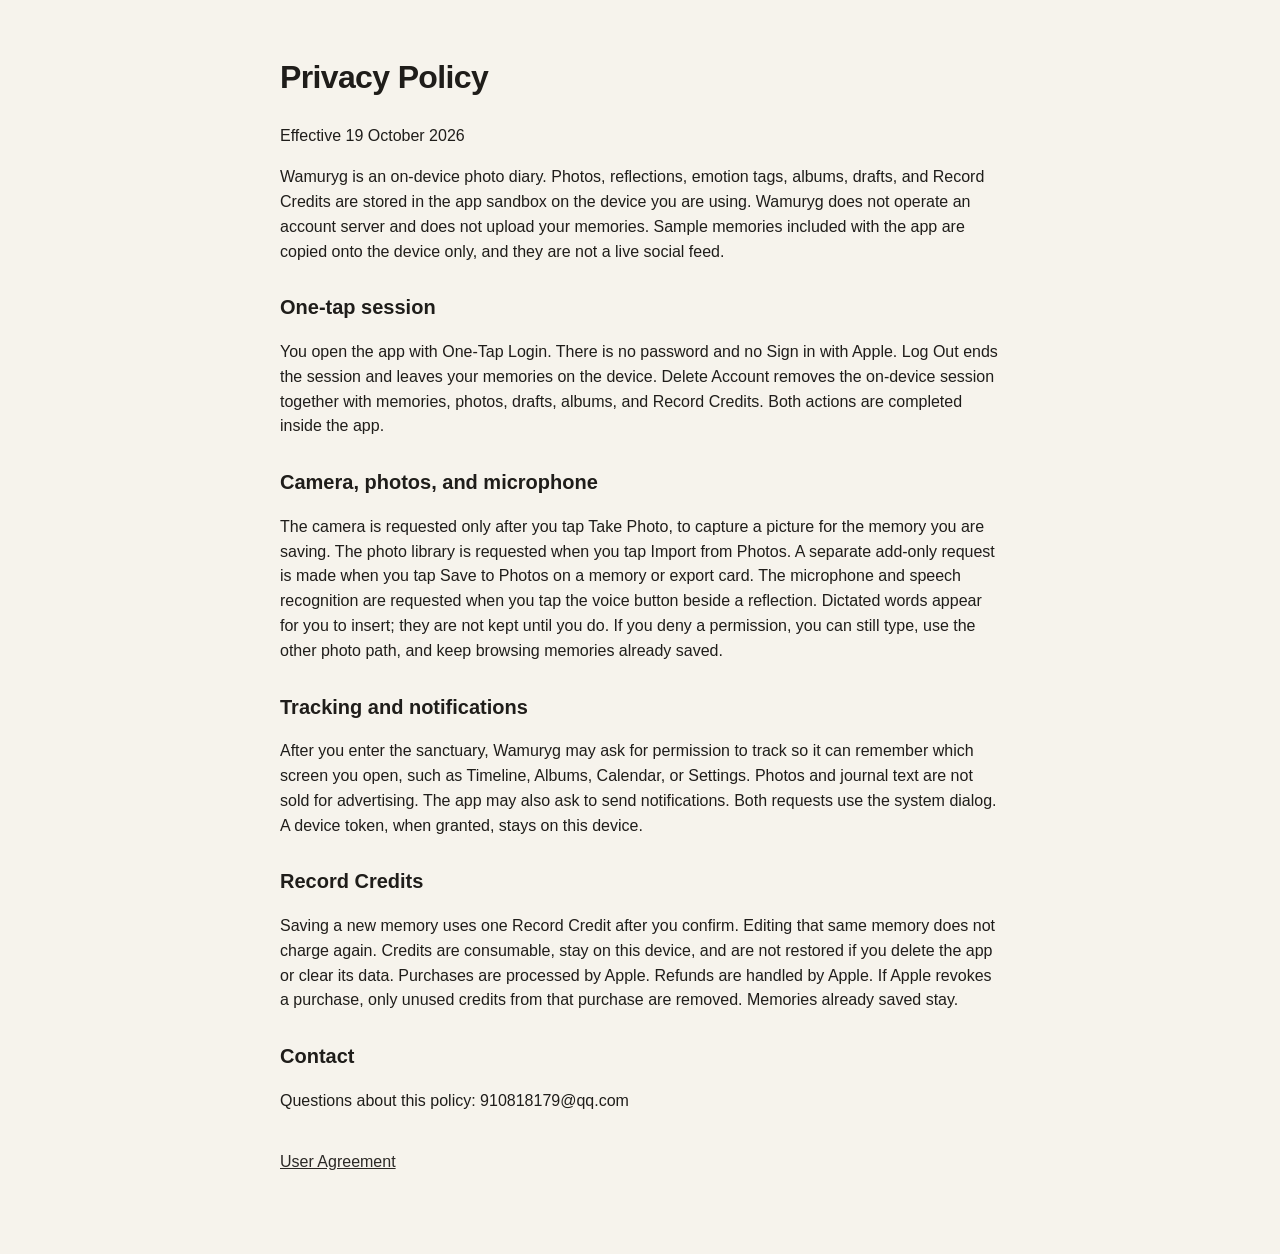
==== privacy-policy.html @ b3af279c "Publish Wamuryg privacy policy and user agreement. Co-authored-by: Cursor <cursoragent@cursor.com>" ====
<!DOCTYPE html>
<html lang="en">
<head>
  <meta charset="utf-8">
  <meta name="viewport" content="width=device-width, initial-scale=1">
  <title>Privacy Policy</title>
  <link rel="stylesheet" href="legal.css">
</head>
<body>
<main>
  <h1>Privacy Policy</h1>
  <p>Effective 19 October 2026</p>
  <p>Wamuryg is an on-device photo diary. Photos, reflections, emotion tags, albums, drafts, and Record Credits are stored in the app sandbox on the device you are using. Wamuryg does not operate an account server and does not upload your memories. Sample memories included with the app are copied onto the device only, and they are not a live social feed.</p>
  <h2>One-tap session</h2>
  <p>You open the app with One-Tap Login. There is no password and no Sign in with Apple. Log Out ends the session and leaves your memories on the device. Delete Account removes the on-device session together with memories, photos, drafts, albums, and Record Credits. Both actions are completed inside the app.</p>
  <h2>Camera, photos, and microphone</h2>
  <p>The camera is requested only after you tap Take Photo, to capture a picture for the memory you are saving. The photo library is requested when you tap Import from Photos. A separate add-only request is made when you tap Save to Photos on a memory or export card. The microphone and speech recognition are requested when you tap the voice button beside a reflection. Dictated words appear for you to insert; they are not kept until you do. If you deny a permission, you can still type, use the other photo path, and keep browsing memories already saved.</p>
  <h2>Tracking and notifications</h2>
  <p>After you enter the sanctuary, Wamuryg may ask for permission to track so it can remember which screen you open, such as Timeline, Albums, Calendar, or Settings. Photos and journal text are not sold for advertising. The app may also ask to send notifications. Both requests use the system dialog. A device token, when granted, stays on this device.</p>
  <h2>Record Credits</h2>
  <p>Saving a new memory uses one Record Credit after you confirm. Editing that same memory does not charge again. Credits are consumable, stay on this device, and are not restored if you delete the app or clear its data. Purchases are processed by Apple. Refunds are handled by Apple. If Apple revokes a purchase, only unused credits from that purchase are removed. Memories already saved stay.</p>
  <h2>Contact</h2>
  <p>Questions about this policy: 910818179@qq.com</p>
  <footer>
    <p><a href="user-agreement.html">User Agreement</a></p>
  </footer>
</main>
</body>
</html>
---- legal.css ----
body { margin: 0; background: #F6F3EC; color: #1F1D1A; font-family: -apple-system, BlinkMacSystemFont, "Segoe UI", sans-serif; line-height: 1.55; }
main { max-width: 720px; margin: 0 auto; padding: 32px 20px 64px; }
h1 { font-size: 32px; letter-spacing: -0.02em; }
h2 { font-size: 20px; margin-top: 28px; }
a { color: #2B2825; }
footer { margin-top: 36px; color: #635F59; }
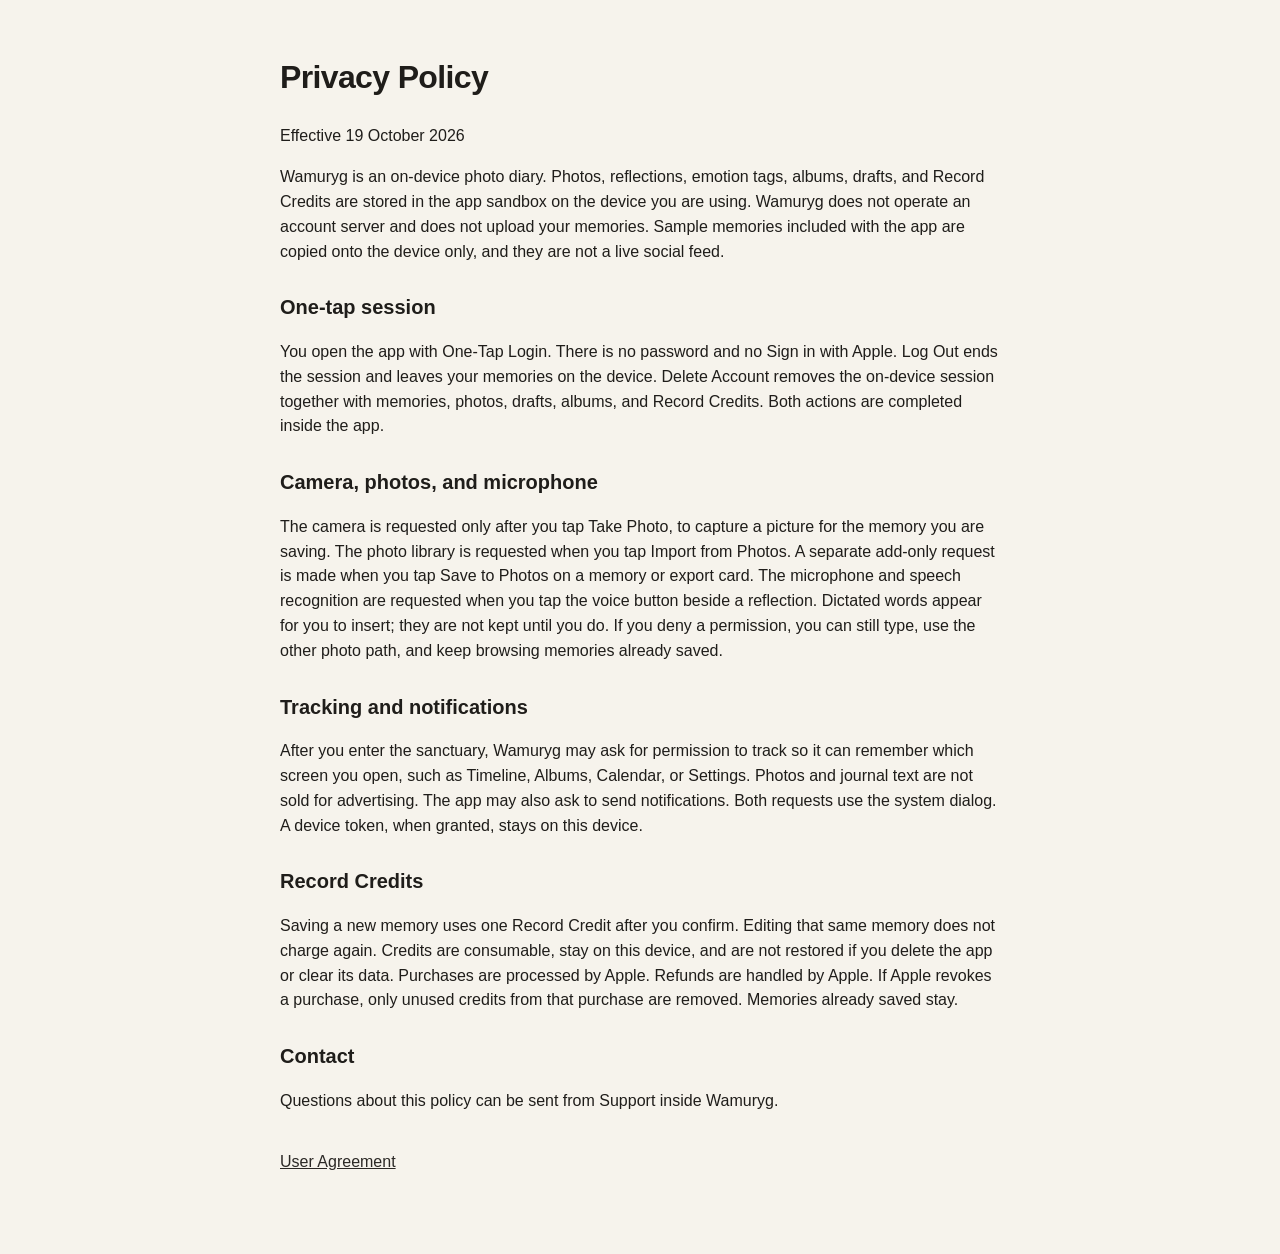
==== commit c6d6698e: "Remove the contact email from the legal pages. Co-authored-by: Cursor <cursoragent@cursor.com>" ====
--- a/privacy-policy.html
+++ b/privacy-policy.html
@@ -20,7 +20,7 @@
   <h2>Record Credits</h2>
   <p>Saving a new memory uses one Record Credit after you confirm. Editing that same memory does not charge again. Credits are consumable, stay on this device, and are not restored if you delete the app or clear its data. Purchases are processed by Apple. Refunds are handled by Apple. If Apple revokes a purchase, only unused credits from that purchase are removed. Memories already saved stay.</p>
   <h2>Contact</h2>
-  <p>Questions about this policy: 910818179@qq.com</p>
+  <p>Questions about this policy can be sent from Support inside Wamuryg.</p>
   <footer>
     <p><a href="user-agreement.html">User Agreement</a></p>
   </footer>
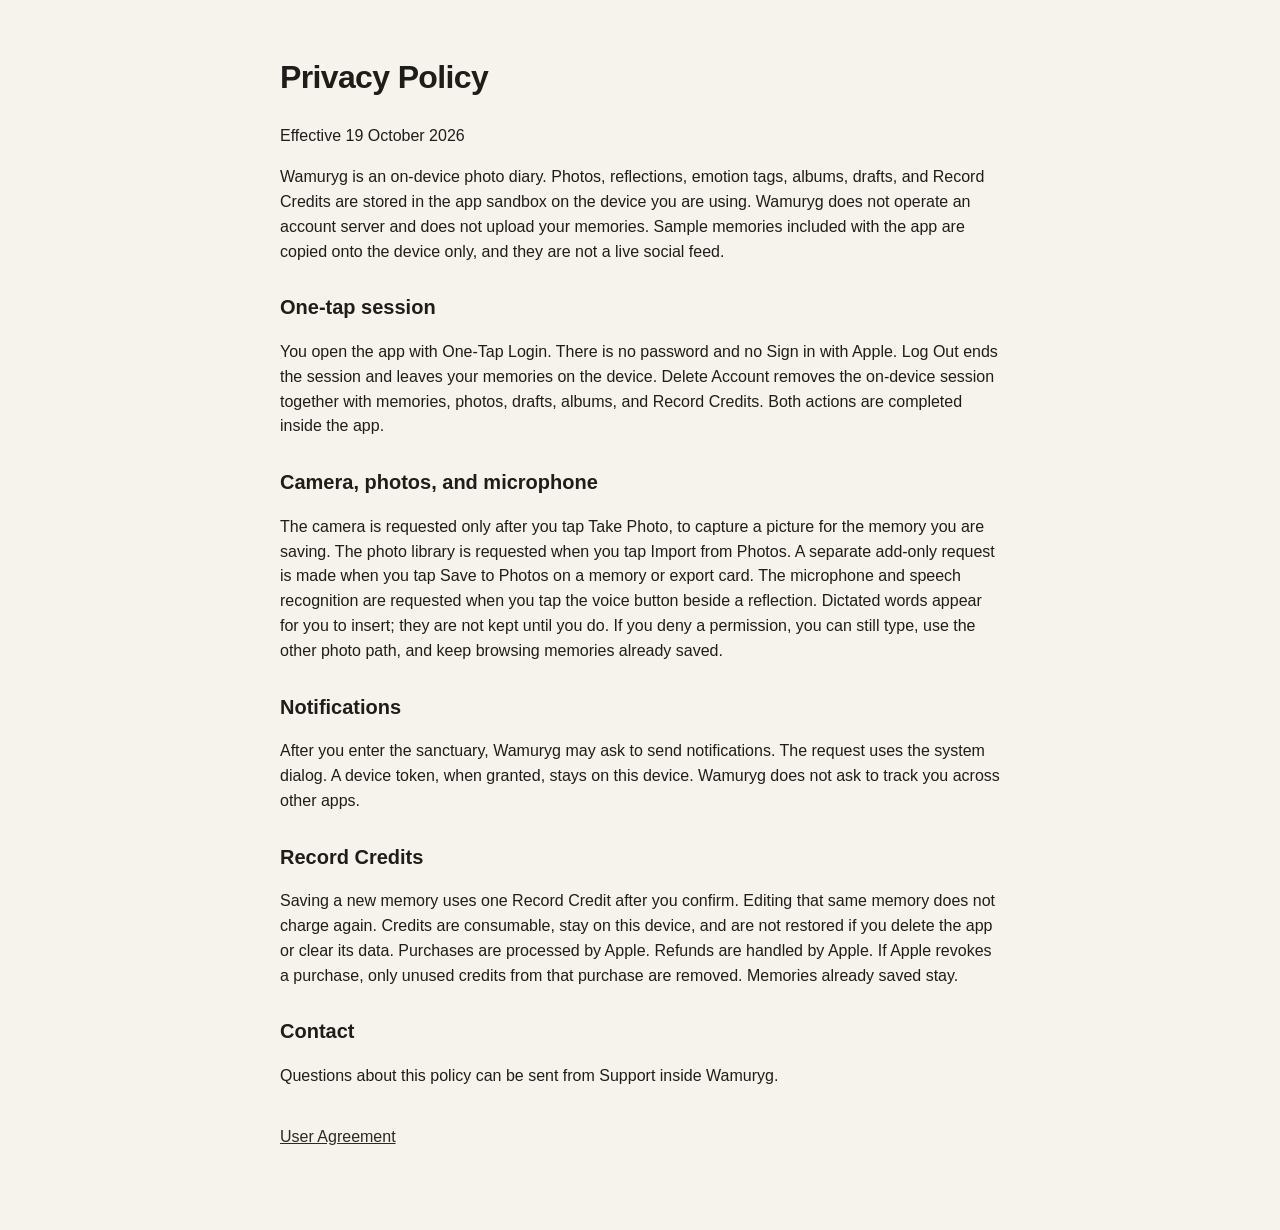
==== commit e4ebac53: "Remove tracking from the privacy policy. Co-authored-by: Cursor <cursoragent@cursor.com>" ====
--- a/privacy-policy.html
+++ b/privacy-policy.html
@@ -15,8 +15,8 @@
   <p>You open the app with One-Tap Login. There is no password and no Sign in with Apple. Log Out ends the session and leaves your memories on the device. Delete Account removes the on-device session together with memories, photos, drafts, albums, and Record Credits. Both actions are completed inside the app.</p>
   <h2>Camera, photos, and microphone</h2>
   <p>The camera is requested only after you tap Take Photo, to capture a picture for the memory you are saving. The photo library is requested when you tap Import from Photos. A separate add-only request is made when you tap Save to Photos on a memory or export card. The microphone and speech recognition are requested when you tap the voice button beside a reflection. Dictated words appear for you to insert; they are not kept until you do. If you deny a permission, you can still type, use the other photo path, and keep browsing memories already saved.</p>
-  <h2>Tracking and notifications</h2>
-  <p>After you enter the sanctuary, Wamuryg may ask for permission to track so it can remember which screen you open, such as Timeline, Albums, Calendar, or Settings. Photos and journal text are not sold for advertising. The app may also ask to send notifications. Both requests use the system dialog. A device token, when granted, stays on this device.</p>
+  <h2>Notifications</h2>
+  <p>After you enter the sanctuary, Wamuryg may ask to send notifications. The request uses the system dialog. A device token, when granted, stays on this device. Wamuryg does not ask to track you across other apps.</p>
   <h2>Record Credits</h2>
   <p>Saving a new memory uses one Record Credit after you confirm. Editing that same memory does not charge again. Credits are consumable, stay on this device, and are not restored if you delete the app or clear its data. Purchases are processed by Apple. Refunds are handled by Apple. If Apple revokes a purchase, only unused credits from that purchase are removed. Memories already saved stay.</p>
   <h2>Contact</h2>
